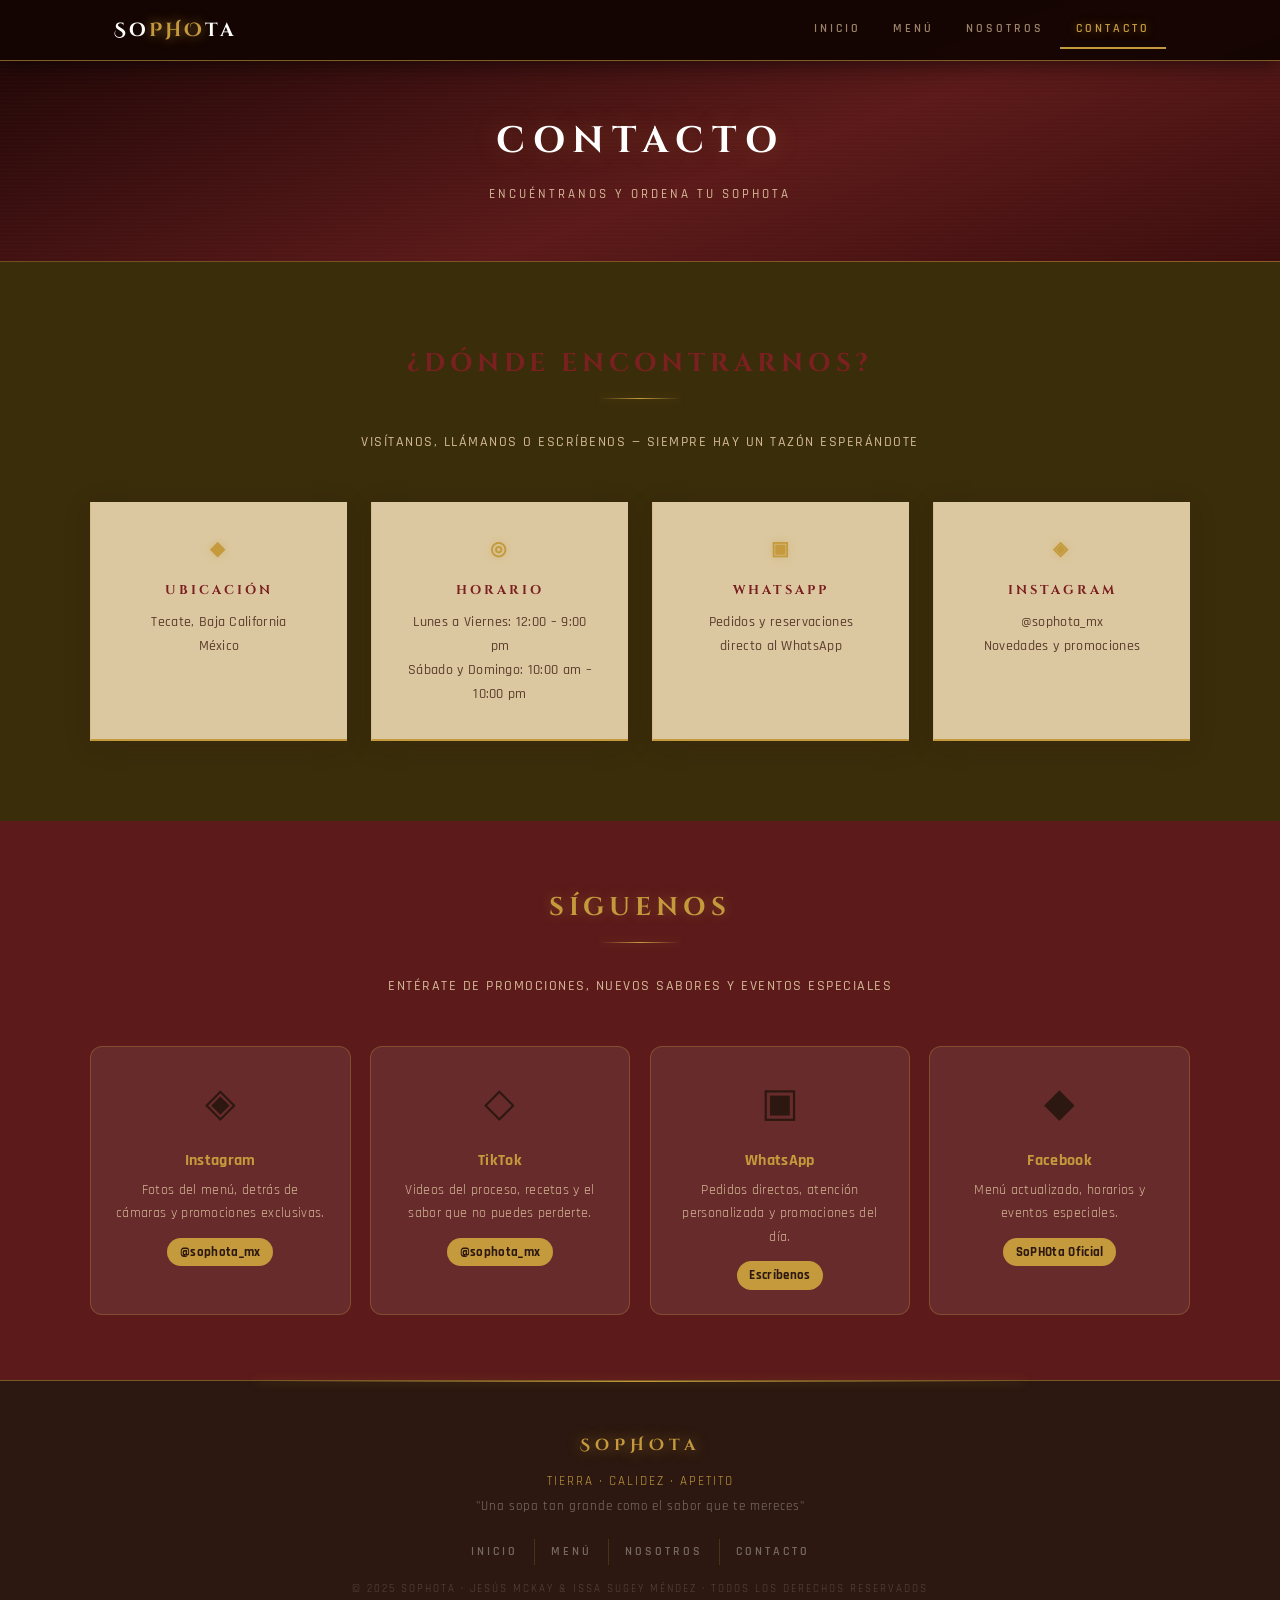
==== PAGINAS/contacto.html @ ddb27777 "Diseño inicial SoPHOta" ====
<!DOCTYPE html>
<html lang="es">
<head>
  <meta charset="UTF-8">
  <meta name="viewport" content="width=device-width, initial-scale=1.0">
  <title>SoPHOta — Contacto</title>
  <link rel="stylesheet" href="../CSS/styles.css">
</head>
<body>

  <nav>
    <div class="nav-inner">
      <a href="../index.html" class="nav-logo">So<span>PHO</span>ta</a>
      <ul>
        <li><a href="../index.html">Inicio</a></li>
        <li><a href="menu.html">Menú</a></li>
        <li><a href="nosotros.html">Nosotros</a></li>
        <li><a href="contacto.html" class="active">Contacto</a></li>
      </ul>
    </div>
  </nav>

  <div class="page-header">
    <h1>Contacto</h1>
    <p>Encuéntranos y ordena tu SoPHOta</p>
  </div>

  <!-- CONTACTO -->
  <section style="background: var(--crema);">
    <div class="container">
      <h2 class="section-title">¿Dónde encontrarnos?</h2>
      <div class="divider"></div>
      <p class="subtitle">Visítanos, llámanos o escríbenos — siempre hay un tazón esperándote</p>

      <div class="contacto-grid">
        <div class="contacto-card">
          <span class="icon">◆</span>
          <h3>Ubicación</h3>
          <p>Tecate, Baja California<br>México</p>
        </div>
        <div class="contacto-card">
          <span class="icon">◎</span>
          <h3>Horario</h3>
          <p>Lunes a Viernes: 12:00 – 9:00 pm<br>Sábado y Domingo: 10:00 am – 10:00 pm</p>
        </div>
        <div class="contacto-card">
          <span class="icon">▣</span>
          <h3>WhatsApp</h3>
          <p>Pedidos y reservaciones<br>directo al WhatsApp</p>
        </div>
        <div class="contacto-card">
          <span class="icon">◈</span>
          <h3>Instagram</h3>
          <p>@sophota_mx<br>Novedades y promociones</p>
        </div>
      </div>
    </div>
  </section>

  <!-- REDES SOCIALES -->
  <section style="background: var(--borgona-dark); padding: 65px 1.5rem;">
    <div class="container">
      <h2 class="section-title light">Síguenos</h2>
      <div class="divider"></div>
      <p class="subtitle light">Entérate de promociones, nuevos sabores y eventos especiales</p>

      <div style="display:grid;grid-template-columns:repeat(auto-fit,minmax(200px,1fr));gap:1.2rem;margin-top:1rem;">

        <div style="background:rgba(255,255,255,0.08);border:1px solid rgba(196,154,60,0.3);border-radius:12px;padding:1.5rem;text-align:center;">
          <div style="font-size:2.5rem;margin-bottom:0.5rem;">◈</div>
          <h3 style="color:var(--dorado);margin-bottom:0.3rem;font-size:1rem;">Instagram</h3>
          <p style="color:var(--dorado-claro);font-size:0.85rem;">Fotos del menú, detrás de cámaras y promociones exclusivas.</p>
          <span style="display:inline-block;margin-top:0.8rem;background:var(--dorado);color:var(--cafe-oscuro);padding:0.2rem 0.8rem;border-radius:50px;font-size:0.8rem;font-weight:bold;">@sophota_mx</span>
        </div>

        <div style="background:rgba(255,255,255,0.08);border:1px solid rgba(196,154,60,0.3);border-radius:12px;padding:1.5rem;text-align:center;">
          <div style="font-size:2.5rem;margin-bottom:0.5rem;">◇</div>
          <h3 style="color:var(--dorado);margin-bottom:0.3rem;font-size:1rem;">TikTok</h3>
          <p style="color:var(--dorado-claro);font-size:0.85rem;">Videos del proceso, recetas y el sabor que no puedes perderte.</p>
          <span style="display:inline-block;margin-top:0.8rem;background:var(--dorado);color:var(--cafe-oscuro);padding:0.2rem 0.8rem;border-radius:50px;font-size:0.8rem;font-weight:bold;">@sophota_mx</span>
        </div>

        <div style="background:rgba(255,255,255,0.08);border:1px solid rgba(196,154,60,0.3);border-radius:12px;padding:1.5rem;text-align:center;">
          <div style="font-size:2.5rem;margin-bottom:0.5rem;">▣</div>
          <h3 style="color:var(--dorado);margin-bottom:0.3rem;font-size:1rem;">WhatsApp</h3>
          <p style="color:var(--dorado-claro);font-size:0.85rem;">Pedidos directos, atención personalizada y promociones del día.</p>
          <span style="display:inline-block;margin-top:0.8rem;background:var(--dorado);color:var(--cafe-oscuro);padding:0.2rem 0.8rem;border-radius:50px;font-size:0.8rem;font-weight:bold;">Escríbenos</span>
        </div>

        <div style="background:rgba(255,255,255,0.08);border:1px solid rgba(196,154,60,0.3);border-radius:12px;padding:1.5rem;text-align:center;">
          <div style="font-size:2.5rem;margin-bottom:0.5rem;">◆</div>
          <h3 style="color:var(--dorado);margin-bottom:0.3rem;font-size:1rem;">Facebook</h3>
          <p style="color:var(--dorado-claro);font-size:0.85rem;">Menú actualizado, horarios y eventos especiales.</p>
          <span style="display:inline-block;margin-top:0.8rem;background:var(--dorado);color:var(--cafe-oscuro);padding:0.2rem 0.8rem;border-radius:50px;font-size:0.8rem;font-weight:bold;">SoPHOta Oficial</span>
        </div>

      </div>
    </div>
  </section>

  <footer>
    <p class="footer-brand">SoPHOta</p>
    <p style="color:var(--dorado);letter-spacing:2px;font-size:0.8rem;">TIERRA · CALIDEZ · APETITO</p>
    <p>"Una sopa tan grande como el sabor que te mereces"</p>
    <div class="footer-nav">
      <a href="../index.html">Inicio</a>
      <a href="menu.html">Menú</a>
      <a href="nosotros.html">Nosotros</a>
      <a href="contacto.html">Contacto</a>
    </div>
    <p style="font-size:0.7rem;color:rgba(255,255,255,0.2);letter-spacing:2px;margin-top:0.8rem;text-transform:uppercase;">© 2025 SoPHOta · Jesús McKay & Issa Sugey Méndez · Todos los derechos reservados</p>
  </footer>

</body>
</html>
---- CSS/styles.css ----
/* ===== SoPHOta — Oriental Cyberpunk ===== */

@import url('https://fonts.googleapis.com/css2?family=Cinzel:wght@400;600;700&family=Cinzel+Decorative:wght@700&family=Rajdhani:wght@400;500;600;700&display=swap');

:root {
  --borgona:      #7B2020;
  --borgona-dark: #5C1A1A;
  --dorado:       #C49A3C;
  --dorado-claro: #D4B896;
  --beige:        #F5E6C8;
  --crema:        #3A2D0A;
  --cafe-oscuro:  #2C1810;
  --cafe-medio:   #5C3D2E;
  --blanco:       #FFFFFF;
  --gris-claro:   #E0CDB0;
  --sombra:       0 4px 24px rgba(44,24,16,0.18);
  --radio:        2px;
  --glow-gold:    0 0 18px rgba(196,154,60,0.35);
}

*, *::before, *::after { box-sizing: border-box; margin: 0; padding: 0; }
html { scroll-behavior: smooth; }

body {
  font-family: 'Rajdhani', sans-serif;
  background: var(--crema);
  color: var(--cafe-oscuro);
  line-height: 1.7;
  letter-spacing: 0.02em;
}

/* ===== Navegación ===== */
nav {
  position: fixed;
  top: 0; left: 0;
  width: 100%;
  z-index: 1000;
  background: rgba(20, 6, 3, 0.97);
  border-bottom: 1px solid rgba(196,154,60,0.6);
  box-shadow: 0 2px 24px rgba(0,0,0,0.6);
  backdrop-filter: blur(6px);
}

.nav-inner {
  max-width: 1100px;
  margin: 0 auto;
  padding: 0 1.5rem;
  display: flex;
  align-items: center;
  justify-content: space-between;
  height: 60px;
}

.nav-logo {
  font-family: 'Cinzel Decorative', serif;
  font-size: 1.2rem;
  font-weight: 700;
  text-decoration: none;
  color: var(--blanco);
  letter-spacing: 3px;
}

.nav-logo span {
  color: var(--dorado);
  text-shadow: 0 0 12px rgba(196,154,60,0.7);
}

nav ul {
  list-style: none;
  display: flex;
  flex-wrap: wrap;
  gap: 0;
}

nav ul li a {
  display: block;
  padding: 0.45rem 1rem;
  color: rgba(212,184,150,0.7);
  text-decoration: none;
  font-family: 'Rajdhani', sans-serif;
  font-weight: 600;
  font-size: 0.78rem;
  letter-spacing: 3px;
  text-transform: uppercase;
  transition: color 0.2s;
  border-bottom: 2px solid transparent;
}

nav ul li a:hover,
nav ul li a.active {
  color: var(--dorado);
  border-bottom-color: var(--dorado);
  text-shadow: 0 0 8px rgba(196,154,60,0.5);
}

/* ===== Page Header ===== */
.page-header {
  padding: 110px 1.5rem 55px;
  text-align: center;
  background: linear-gradient(160deg, #1A0505 0%, var(--borgona-dark) 60%, #3D0E0E 100%);
  border-bottom: 1px solid rgba(196,154,60,0.5);
  position: relative;
  overflow: hidden;
}

.page-header::before {
  content: '';
  position: absolute;
  inset: 0;
  background-image: repeating-linear-gradient(
    0deg, transparent, transparent 3px,
    rgba(196,154,60,0.02) 3px, rgba(196,154,60,0.02) 4px
  );
  pointer-events: none;
}

.page-header h1 {
  font-family: 'Cinzel', serif;
  font-size: clamp(1.5rem, 4.5vw, 2.3rem);
  color: var(--blanco);
  font-weight: 700;
  letter-spacing: 8px;
  text-transform: uppercase;
  margin-bottom: 0.7rem;
  text-shadow: 0 0 24px rgba(196,154,60,0.25);
}

.page-header p {
  color: var(--dorado-claro);
  font-size: 0.82rem;
  letter-spacing: 3px;
  text-transform: uppercase;
  font-family: 'Rajdhani', sans-serif;
  font-weight: 500;
}

/* ===== Hero ===== */
#hero {
  min-height: 100vh;
  background: linear-gradient(160deg, #0F0303 0%, #1A0505 45%, #2C0808 100%);
  display: flex;
  align-items: center;
  justify-content: center;
  text-align: center;
  padding: 100px 1.5rem 60px;
  position: relative;
  overflow: hidden;
}

#hero::before {
  content: '';
  position: absolute;
  inset: 0;
  background-image:
    repeating-linear-gradient(
      0deg, transparent, transparent 3px,
      rgba(196,154,60,0.018) 3px, rgba(196,154,60,0.018) 4px
    ),
    radial-gradient(ellipse at 20% 50%, rgba(196,154,60,0.07) 0%, transparent 60%),
    radial-gradient(ellipse at 80% 20%, rgba(123,32,32,0.12) 0%, transparent 55%);
  pointer-events: none;
}

#hero::after {
  content: '';
  position: absolute;
  inset: 0;
  background: radial-gradient(ellipse at 50% 50%, transparent 25%, rgba(0,0,0,0.5) 100%);
  pointer-events: none;
}

.hero-content { position: relative; z-index: 1; max-width: 720px; }

.hero-logo {
  width: min(210px, 55vw);
  height: auto;
  margin-bottom: 1.8rem;
  filter: drop-shadow(0 0 24px rgba(196,154,60,0.45)) drop-shadow(0 8px 32px rgba(0,0,0,0.7));
}

.hero-title {
  font-family: 'Cinzel Decorative', serif;
  font-size: clamp(2rem, 7vw, 4rem);
  color: var(--blanco);
  font-weight: 700;
  letter-spacing: 8px;
  text-transform: uppercase;
  margin-bottom: 0.5rem;
  text-shadow: 0 0 40px rgba(196,154,60,0.3);
}

.hero-title span {
  color: var(--dorado);
  text-shadow: 0 0 20px rgba(196,154,60,0.9), 0 0 50px rgba(196,154,60,0.3);
}

.hero-slogan {
  font-family: 'Cinzel', serif;
  font-size: clamp(0.82rem, 1.8vw, 1rem);
  color: var(--dorado-claro);
  font-style: italic;
  margin-bottom: 2rem;
  letter-spacing: 1px;
}

.hero-chips {
  display: flex;
  flex-wrap: wrap;
  justify-content: center;
  gap: 0.5rem;
  margin-bottom: 2.5rem;
}

.chip {
  background: rgba(196,154,60,0.07);
  border: 1px solid rgba(196,154,60,0.35);
  color: var(--dorado-claro);
  padding: 0.28rem 1rem;
  border-radius: 0;
  font-size: 0.72rem;
  font-family: 'Rajdhani', sans-serif;
  font-weight: 600;
  letter-spacing: 2.5px;
  text-transform: uppercase;
}

.btn-hero {
  display: inline-block;
  padding: 0.75rem 2.5rem;
  background: transparent;
  color: var(--dorado);
  font-weight: 700;
  border: 1px solid var(--dorado);
  border-radius: 0;
  text-decoration: none;
  font-size: 0.8rem;
  font-family: 'Rajdhani', sans-serif;
  letter-spacing: 4px;
  text-transform: uppercase;
  box-shadow: 0 0 14px rgba(196,154,60,0.15), inset 0 0 14px rgba(196,154,60,0.04);
  transition: all 0.25s;
}

.btn-hero:hover {
  background: var(--dorado);
  color: var(--cafe-oscuro);
  box-shadow: 0 0 24px rgba(196,154,60,0.5);
}

/* ===== Secciones ===== */
section { padding: 80px 1.5rem; }
.container { max-width: 1100px; margin: 0 auto; }

.section-title {
  font-family: 'Cinzel', serif;
  font-size: clamp(1.1rem, 3vw, 1.6rem);
  font-weight: 700;
  text-align: center;
  color: var(--borgona);
  letter-spacing: 5px;
  text-transform: uppercase;
  margin-bottom: 0.5rem;
}

.section-title.light {
  color: var(--dorado);
  text-shadow: 0 0 12px rgba(196,154,60,0.35);
}

.divider {
  width: 80px;
  height: 1px;
  background: linear-gradient(90deg, transparent, var(--dorado), transparent);
  margin: 0.8rem auto 2rem;
  box-shadow: 0 0 8px rgba(196,154,60,0.4);
}

.subtitle {
  text-align: center;
  color: var(--dorado-claro);
  margin-bottom: 3rem;
  font-size: 0.85rem;
  letter-spacing: 1.5px;
  font-family: 'Rajdhani', sans-serif;
  font-weight: 500;
  text-transform: uppercase;
}

.subtitle.light { color: var(--dorado-claro); }

/* ===== Menú cards ===== */
.menu-grid {
  display: grid;
  grid-template-columns: repeat(auto-fit, minmax(280px, 1fr));
  gap: 1.5rem;
}

.menu-card {
  background: #DCC8A0;
  border-radius: 0;
  overflow: hidden;
  box-shadow: var(--sombra);
  border-left: 2px solid var(--dorado);
  transition: transform 0.3s, box-shadow 0.3s;
}

.menu-card:hover {
  transform: translateY(-5px);
  box-shadow: var(--sombra), var(--glow-gold);
}

.menu-card-header {
  background: linear-gradient(135deg, var(--borgona), var(--borgona-dark));
  padding: 1rem 1.5rem;
  display: flex;
  align-items: center;
  gap: 1rem;
  border-bottom: 1px solid rgba(196,154,60,0.25);
}

.menu-card-header .emoji {
  font-size: 0.75rem;
  color: var(--dorado);
  font-family: 'Rajdhani', sans-serif;
  font-weight: 700;
  letter-spacing: 2px;
  opacity: 0.8;
}

.menu-card-header h3 {
  color: var(--blanco);
  font-family: 'Cinzel', serif;
  font-size: 0.88rem;
  font-weight: 600;
  letter-spacing: 3px;
  text-transform: uppercase;
}

.menu-card-body { padding: 1.2rem 1.5rem; }

.precio-row {
  display: flex;
  justify-content: space-between;
  align-items: center;
  padding: 0.5rem 0;
  border-bottom: 1px solid rgba(92,61,46,0.12);
  font-size: 0.88rem;
  font-family: 'Rajdhani', sans-serif;
}

.precio-row:last-child { border-bottom: none; }
.precio-row span:first-child { color: var(--cafe-medio); font-weight: 500; }
.precio-row .precio {
  color: var(--borgona);
  font-weight: 700;
  font-size: 0.92rem;
  letter-spacing: 1px;
}

/* Especial card */
.especial-card {
  background: linear-gradient(135deg, var(--borgona), var(--borgona-dark));
  border-radius: 0;
  padding: 2.2rem 2rem;
  text-align: center;
  box-shadow: var(--sombra), 0 0 20px rgba(123,32,32,0.3);
  border: 1px solid rgba(196,154,60,0.6);
  color: var(--blanco);
  position: relative;
}

.especial-card::before {
  content: '';
  position: absolute;
  inset: 5px;
  border: 1px solid rgba(196,154,60,0.18);
  pointer-events: none;
}

.especial-card h3 {
  font-family: 'Cinzel', serif;
  color: var(--dorado);
  font-size: 1rem;
  letter-spacing: 4px;
  text-transform: uppercase;
  margin-bottom: 0.8rem;
  text-shadow: 0 0 10px rgba(196,154,60,0.5);
}

.especial-card p {
  color: var(--dorado-claro);
  font-size: 0.88rem;
  margin-bottom: 1rem;
  font-family: 'Rajdhani', sans-serif;
  font-weight: 500;
}

.especial-precio {
  font-size: 1.8rem;
  font-weight: 700;
  color: var(--dorado);
  font-family: 'Cinzel', serif;
  letter-spacing: 2px;
  text-shadow: 0 0 14px rgba(196,154,60,0.5);
}

/* Extra proteína banner */
.extra-banner {
  background: var(--cafe-oscuro);
  border-radius: 0;
  padding: 1.2rem 2rem;
  display: flex;
  align-items: center;
  justify-content: center;
  gap: 1rem;
  text-align: center;
  margin-top: 2rem;
  border-left: 2px solid var(--dorado);
}

.extra-banner p { color: var(--beige); font-size: 0.88rem; font-family: 'Rajdhani', sans-serif; letter-spacing: 0.5px; }
.extra-banner strong { color: var(--dorado); }

/* ===== Nosotros ===== */
.equipo-grid {
  display: flex;
  flex-wrap: wrap;
  justify-content: center;
  gap: 2rem;
}

.miembro-card {
  background: #DCC8A0;
  border-radius: 0;
  padding: 2rem 2.5rem;
  text-align: center;
  box-shadow: var(--sombra);
  border-top: 2px solid var(--dorado);
  border-left: 1px solid rgba(196,154,60,0.25);
  min-width: 220px;
  transition: transform 0.3s, box-shadow 0.3s;
}

.miembro-card:hover {
  transform: translateY(-4px);
  box-shadow: var(--sombra), var(--glow-gold);
}

.miembro-card .avatar {
  font-family: 'Cinzel Decorative', serif;
  font-weight: 700;
  font-size: 1.1rem;
  display: block;
  width: 58px;
  height: 58px;
  line-height: 58px;
  margin: 0 auto 1rem;
  text-align: center;
  background: linear-gradient(135deg, var(--borgona), var(--borgona-dark));
  color: var(--dorado);
  border: 1px solid rgba(196,154,60,0.5);
  letter-spacing: 2px;
  text-shadow: 0 0 8px rgba(196,154,60,0.6);
}

.miembro-card .nombre {
  font-family: 'Cinzel', serif;
  font-weight: 600;
  color: var(--borgona);
  font-size: 0.9rem;
  letter-spacing: 2px;
  margin-bottom: 0.4rem;
  text-transform: uppercase;
}

.miembro-card .puesto {
  color: var(--dorado);
  font-size: 0.78rem;
  font-family: 'Rajdhani', sans-serif;
  font-weight: 600;
  letter-spacing: 2px;
  text-transform: uppercase;
}

/* Historia */
.historia-box {
  background: #DCC8A0;
  border-radius: 0;
  padding: 2.5rem;
  box-shadow: var(--sombra);
  border-left: 2px solid var(--dorado);
  max-width: 800px;
  margin: 0 auto;
}

.historia-box p {
  color: var(--cafe-medio);
  font-size: 0.97rem;
  margin-bottom: 1rem;
  line-height: 1.9;
  font-family: 'Rajdhani', sans-serif;
  font-weight: 500;
}

/* ===== Valores ===== */
.valores-grid {
  display: grid;
  grid-template-columns: repeat(auto-fit, minmax(200px, 1fr));
  gap: 1.2rem;
}

.valor-card {
  background: #DCC8A0;
  border-radius: 0;
  padding: 1.8rem 1.5rem;
  text-align: center;
  box-shadow: var(--sombra);
  border-top: 2px solid var(--dorado);
  transition: transform 0.3s, box-shadow 0.3s;
}

.valor-card:hover {
  transform: translateY(-3px);
  box-shadow: var(--sombra), var(--glow-gold);
}

.valor-card .icon {
  font-size: 1.2rem;
  display: block;
  margin-bottom: 0.8rem;
  color: var(--dorado);
  font-family: 'Rajdhani', sans-serif;
  font-weight: 700;
  letter-spacing: 3px;
  text-transform: uppercase;
  text-shadow: 0 0 8px rgba(196,154,60,0.4);
}

.valor-card h4 {
  font-family: 'Cinzel', serif;
  color: var(--borgona);
  font-size: 0.8rem;
  letter-spacing: 3px;
  text-transform: uppercase;
  margin-bottom: 0.6rem;
}

.valor-card p {
  color: var(--cafe-medio);
  font-size: 0.85rem;
  font-family: 'Rajdhani', sans-serif;
  font-weight: 500;
  line-height: 1.6;
}

/* ===== Contacto ===== */
.contacto-grid {
  display: grid;
  grid-template-columns: repeat(auto-fit, minmax(240px, 1fr));
  gap: 1.5rem;
}

.contacto-card {
  background: #DCC8A0;
  border-radius: 0;
  padding: 2rem;
  text-align: center;
  box-shadow: var(--sombra);
  border-bottom: 2px solid var(--dorado);
  border-left: 1px solid rgba(196,154,60,0.25);
  transition: transform 0.3s, box-shadow 0.3s;
}

.contacto-card:hover {
  transform: translateY(-3px);
  box-shadow: var(--sombra), var(--glow-gold);
}

.contacto-card .icon {
  font-size: 1.2rem;
  display: block;
  margin-bottom: 0.8rem;
  color: var(--dorado);
  font-family: 'Rajdhani', sans-serif;
  font-weight: 700;
  letter-spacing: 3px;
  text-shadow: 0 0 8px rgba(196,154,60,0.4);
}

.contacto-card h3 {
  font-family: 'Cinzel', serif;
  color: var(--borgona);
  font-size: 0.8rem;
  letter-spacing: 3px;
  text-transform: uppercase;
  margin-bottom: 0.6rem;
}

.contacto-card p {
  color: var(--cafe-medio);
  font-size: 0.88rem;
  font-family: 'Rajdhani', sans-serif;
  font-weight: 500;
}

/* ===== Footer ===== */
footer {
  background: var(--cafe-oscuro);
  color: var(--blanco);
  text-align: center;
  padding: 3rem 1.5rem;
  border-top: 1px solid rgba(196,154,60,0.5);
  position: relative;
}

footer::before {
  content: '';
  position: absolute;
  top: 0; left: 20%; right: 20%;
  height: 1px;
  background: linear-gradient(90deg, transparent, var(--dorado), transparent);
  box-shadow: 0 0 10px rgba(196,154,60,0.5);
}

footer p {
  font-size: 0.8rem;
  color: rgba(255,255,255,0.4);
  line-height: 2;
  font-family: 'Rajdhani', sans-serif;
  letter-spacing: 1px;
}

.footer-brand {
  font-family: 'Cinzel Decorative', serif;
  color: var(--dorado) !important;
  font-weight: 700;
  font-size: 1rem !important;
  letter-spacing: 5px;
  margin-bottom: 0.5rem;
  text-shadow: 0 0 14px rgba(196,154,60,0.6);
}

.footer-nav {
  display: flex;
  flex-wrap: wrap;
  justify-content: center;
  gap: 0;
  margin-top: 1.2rem;
}

.footer-nav a {
  color: rgba(255,255,255,0.35);
  text-decoration: none;
  font-size: 0.72rem;
  padding: 0.2rem 1rem;
  font-family: 'Rajdhani', sans-serif;
  font-weight: 600;
  letter-spacing: 3px;
  text-transform: uppercase;
  transition: color 0.2s;
  border-right: 1px solid rgba(196,154,60,0.2);
}

.footer-nav a:last-child { border-right: none; }
.footer-nav a:hover { color: var(--dorado); }

/* ===== Responsivo ===== */
@media (max-width: 768px) {
  nav ul li a { font-size: 0.7rem; padding: 0.3rem 0.55rem; letter-spacing: 1.5px; }
  section { padding: 55px 1rem; }
  .hero-title { letter-spacing: 4px; }
}
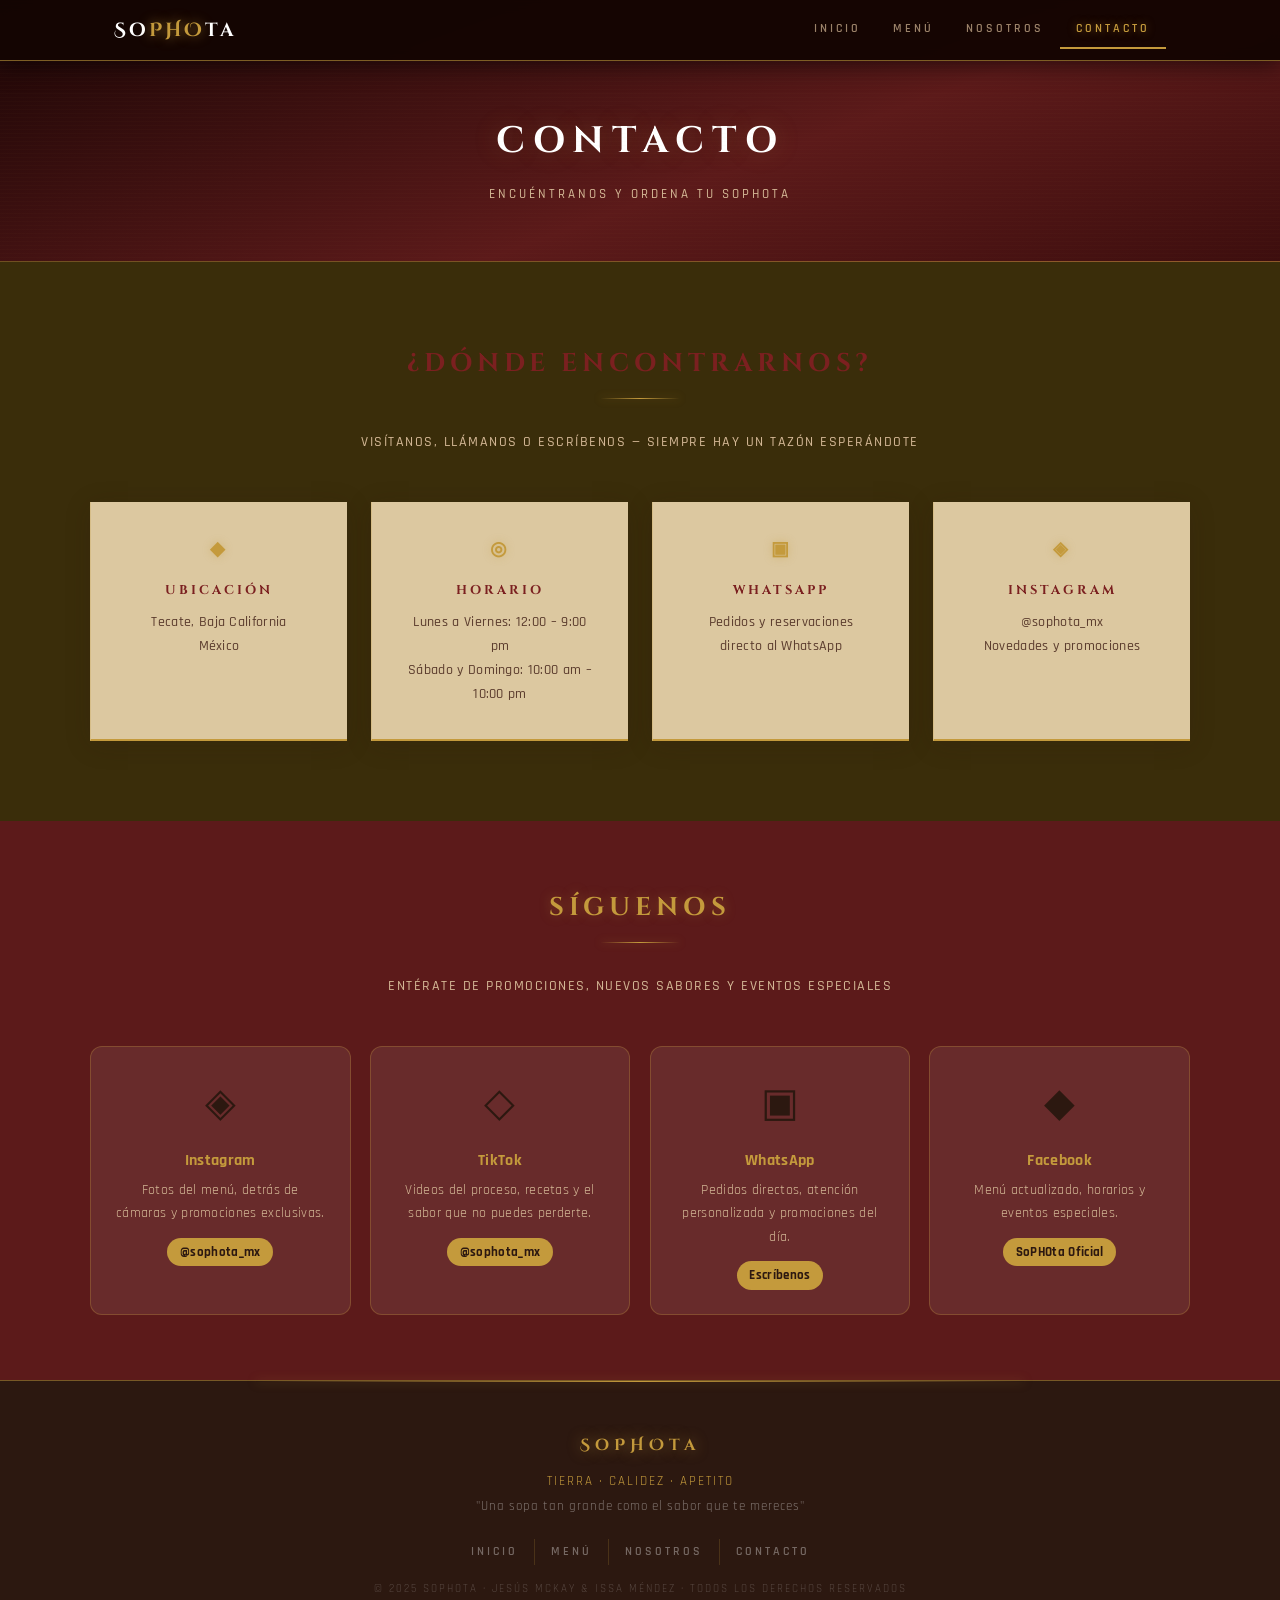
==== commit b004a6f6: "Actualizar nombre Issa Méndez" ====
--- a/PAGINAS/contacto.html
+++ b/PAGINAS/contacto.html
@@ -108,7 +108,7 @@
       <a href="nosotros.html">Nosotros</a>
       <a href="contacto.html">Contacto</a>
     </div>
-    <p style="font-size:0.7rem;color:rgba(255,255,255,0.2);letter-spacing:2px;margin-top:0.8rem;text-transform:uppercase;">© 2025 SoPHOta · Jesús McKay & Issa Sugey Méndez · Todos los derechos reservados</p>
+    <p style="font-size:0.7rem;color:rgba(255,255,255,0.2);letter-spacing:2px;margin-top:0.8rem;text-transform:uppercase;">© 2025 SoPHOta · Jesús McKay & Issa Méndez · Todos los derechos reservados</p>
   </footer>
 
 </body>
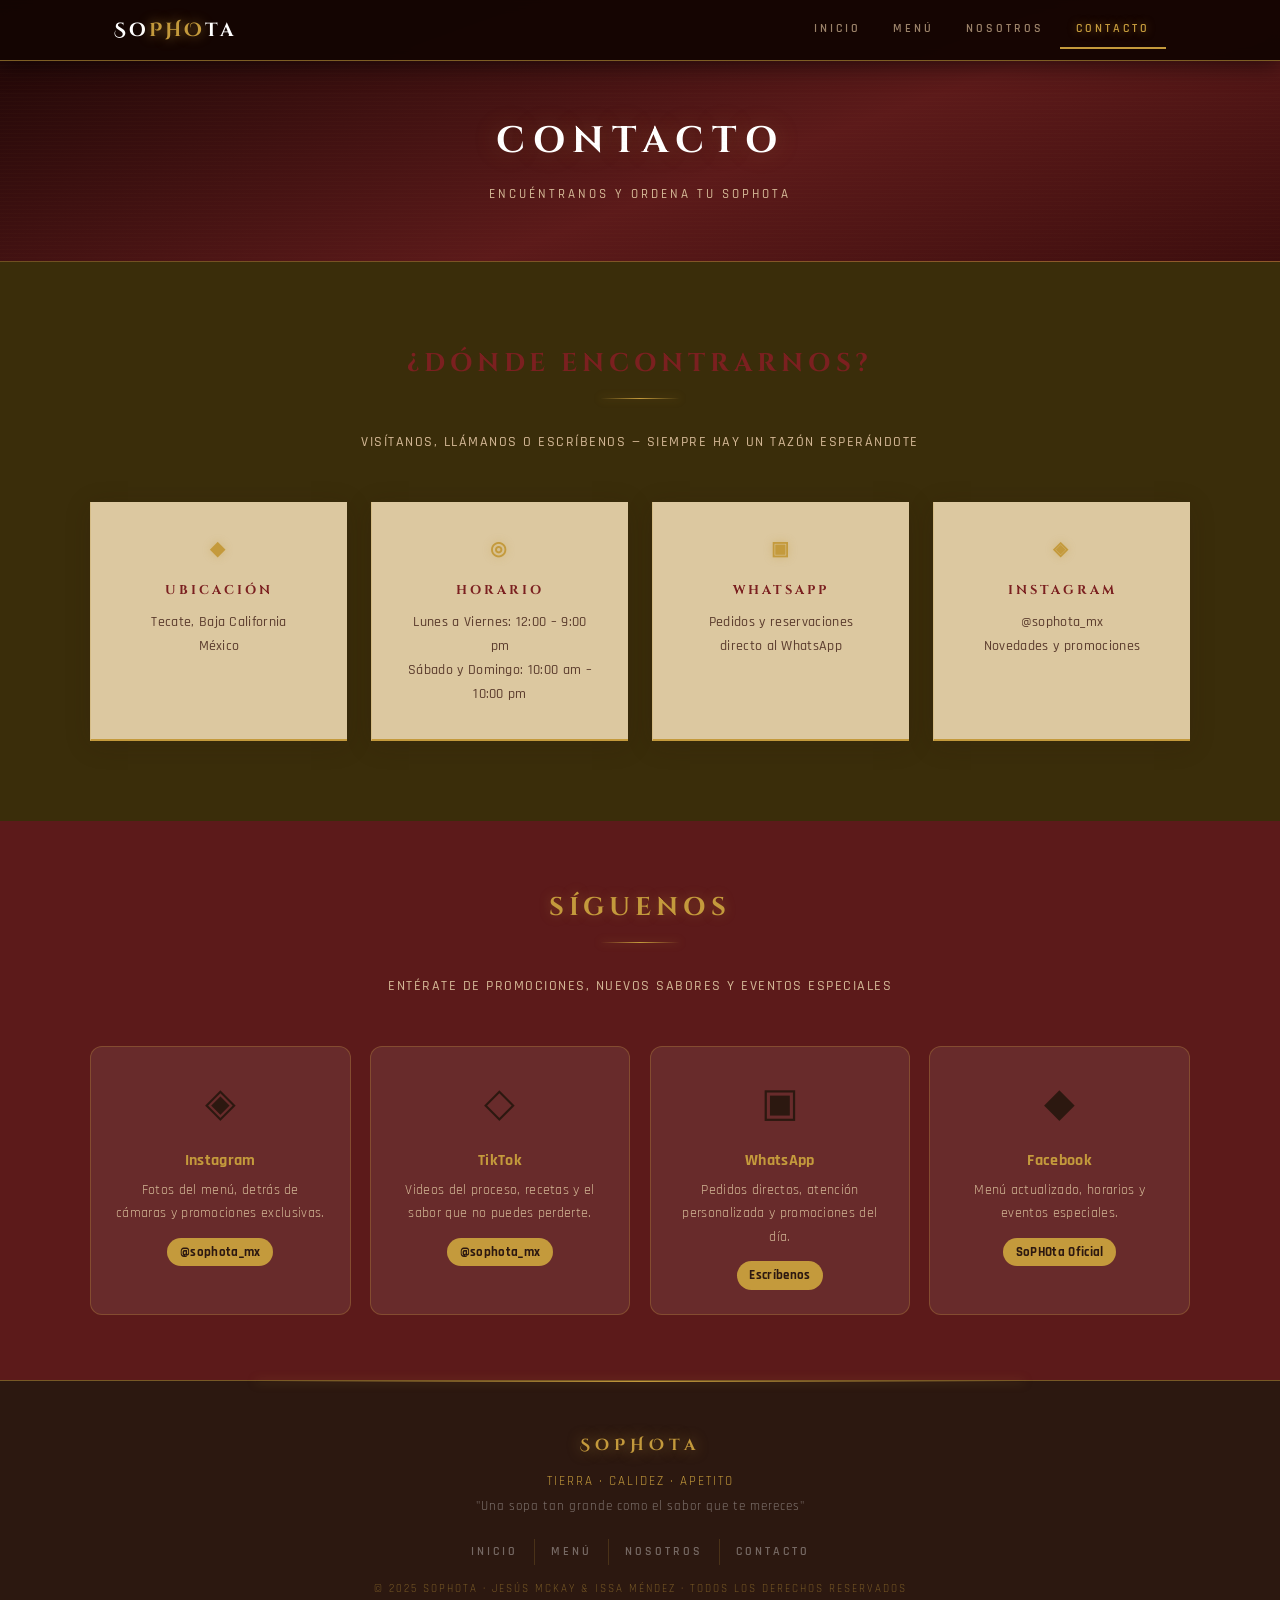
==== commit 0e8a5b1b: "Fix copyright visible y encoding nosotros" ====
--- a/PAGINAS/contacto.html
+++ b/PAGINAS/contacto.html
@@ -2,6 +2,7 @@
 <html lang="es">
 <head>
   <meta charset="UTF-8">
+  <meta name="color-scheme" content="dark">
   <meta name="viewport" content="width=device-width, initial-scale=1.0">
   <title>SoPHOta — Contacto</title>
   <link rel="stylesheet" href="../CSS/styles.css">
@@ -108,7 +109,7 @@
       <a href="nosotros.html">Nosotros</a>
       <a href="contacto.html">Contacto</a>
     </div>
-    <p style="font-size:0.7rem;color:rgba(255,255,255,0.2);letter-spacing:2px;margin-top:0.8rem;text-transform:uppercase;">© 2025 SoPHOta · Jesús McKay & Issa Méndez · Todos los derechos reservados</p>
+    <p style="font-size:0.7rem;color:rgba(196,154,60,0.5);letter-spacing:2px;margin-top:0.8rem;text-transform:uppercase;">© 2025 SoPHOta · Jesús McKay & Issa Méndez · Todos los derechos reservados</p>
   </footer>
 
 </body>
